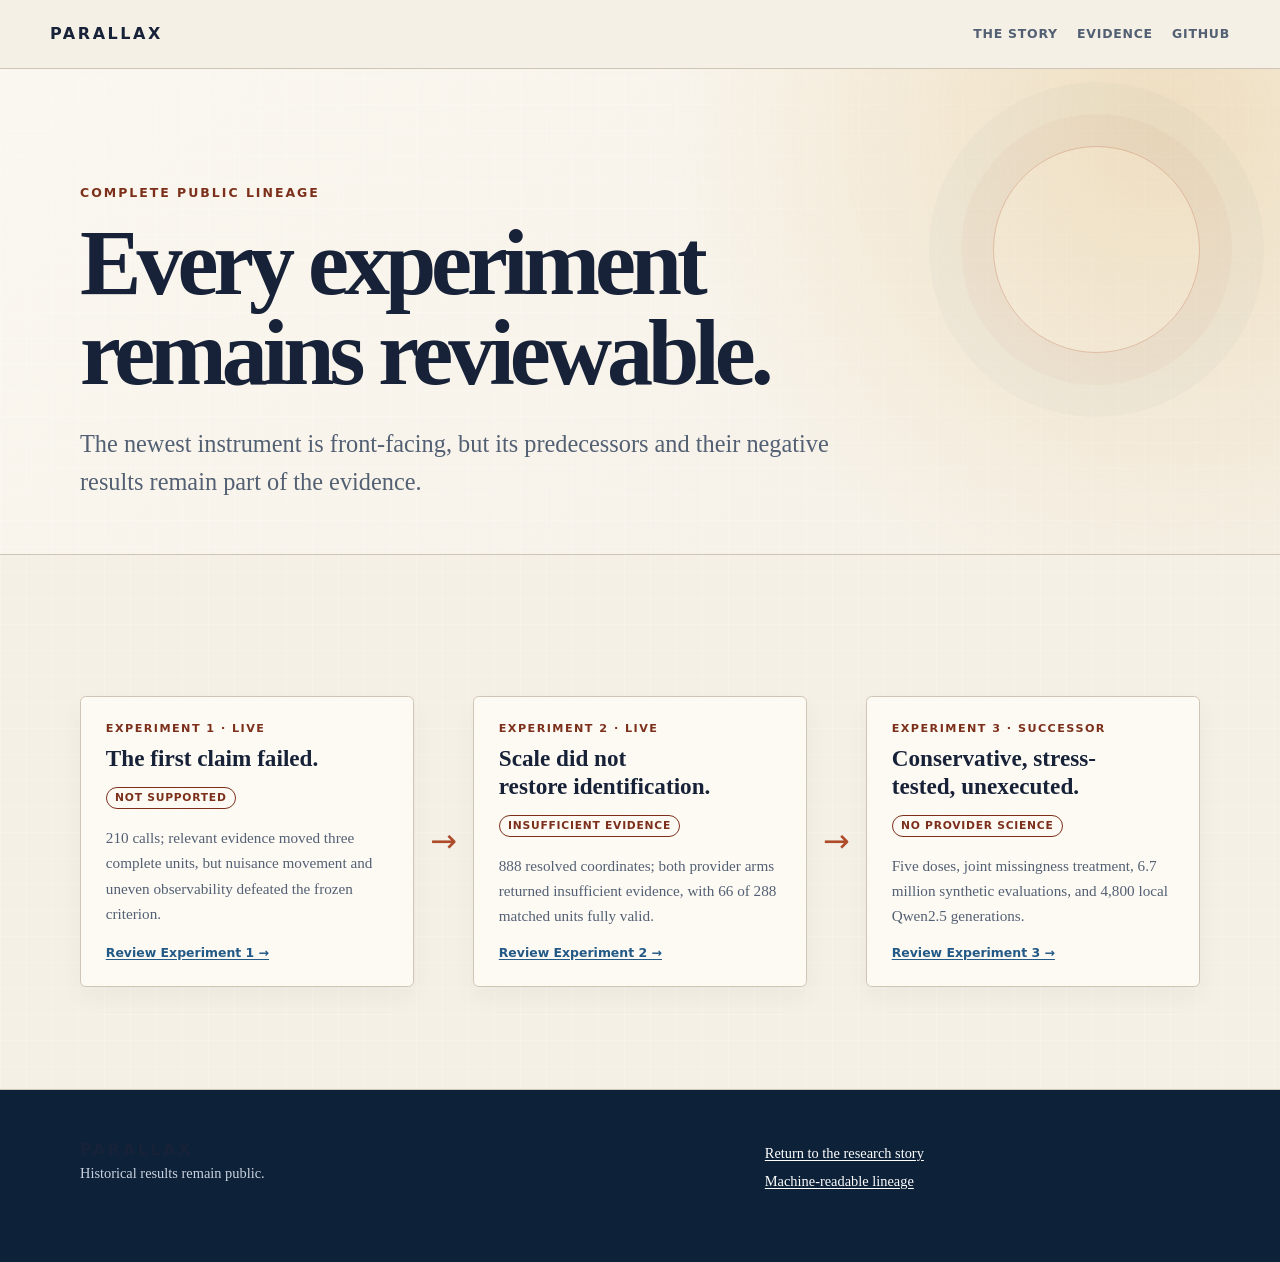
==== experiments/index.html @ b594e50a "Publish August 23 Parallax research story" ====
<!doctype html>
<html lang="en">
<head>
  <meta charset="utf-8">
  <meta name="viewport" content="width=device-width, initial-scale=1">
  <title>Experiment lineage — Parallax</title>
  <meta name="description" content="The public Parallax research lineage: Experiment 1 NOT_SUPPORTED, Experiment 2 INSUFFICIENT_EVIDENCE, and the mature unexecuted Experiment 3 provider protocol.">
  <meta name="robots" content="index,follow">
  <link rel="canonical" href="https://parallax.midex.app/experiments/">
  <link rel="stylesheet" href="../styles.css">
</head>
<body>
  <a class="skip-link" href="#main">Skip to the experiment lineage</a>
  <header class="site-header"><div class="nav-shell"><a class="brand" href="../">Parallax</a><nav class="primary-nav" aria-label="Primary navigation"><a href="../#story">The story</a><a href="../#evidence">Evidence</a><a href="https://github.com/kevinadriancervantes/parallax">GitHub</a></nav></div></header>
  <main id="main">
    <section class="hero"><div class="shell"><p class="kicker">Complete public lineage</p><h1>Every experiment remains reviewable.</h1><p class="lede">The newest instrument is front-facing, but its predecessors and their negative results remain part of the evidence.</p></div></section>
    <section class="section"><div class="shell"><div class="lineage" role="list" aria-label="Parallax experiments">
      <article class="experiment-card" role="listitem"><span class="experiment-number">Experiment 1 · live</span><h3>The first claim failed.</h3><span class="status-pill">Not supported</span><p>210 calls; relevant evidence moved three complete units, but nuisance movement and uneven observability defeated the frozen criterion.</p><a href="experiment-1/">Review Experiment 1 →</a></article>
      <span class="lineage-arrow" aria-hidden="true">→</span>
      <article class="experiment-card" role="listitem"><span class="experiment-number">Experiment 2 · live</span><h3>Scale did not restore identification.</h3><span class="status-pill">Insufficient evidence</span><p>888 resolved coordinates; both provider arms returned insufficient evidence, with 66 of 288 matched units fully valid.</p><a href="experiment-2/">Review Experiment 2 →</a></article>
      <span class="lineage-arrow" aria-hidden="true">→</span>
      <article class="experiment-card" role="listitem"><span class="experiment-number">Experiment 3 · successor</span><h3>Conservative, stress-tested, unexecuted.</h3><span class="status-pill">No provider science</span><p>Five doses, joint missingness treatment, 6.7 million synthetic evaluations, and 4,800 local Qwen2.5 generations.</p><a href="experiment-3/">Review Experiment 3 →</a></article>
    </div></div></section>
  </main>
  <footer class="footer"><div class="shell footer-grid"><div><p class="brand">Parallax</p><p>Historical results remain public.</p></div><div><p><a href="../">Return to the research story</a></p><p><a href="../governance/research-lineage.json">Machine-readable lineage</a></p></div></div></footer>
</body>
</html>
---- styles.css ----
:root {
  color-scheme: light;
  --paper: #f5f0e6;
  --paper-deep: #e8dfce;
  --ink: #172238;
  --ink-soft: #536073;
  --navy: #152f4f;
  --navy-bright: #235986;
  --rust: #ad4b2b;
  --rust-dark: #7c301b;
  --gold: #d9aa55;
  --white: #fffdf8;
  --green: #416a55;
  --line: #cfc5b4;
  --shadow: 0 18px 50px rgba(28, 39, 53, .09);
}

* { box-sizing: border-box; }

html {
  scroll-behavior: smooth;
  scroll-padding-top: 5rem;
}

body {
  margin: 0;
  color: var(--ink);
  background:
    linear-gradient(rgba(255,255,255,.23) 1px, transparent 1px),
    linear-gradient(90deg, rgba(255,255,255,.18) 1px, transparent 1px),
    var(--paper);
  background-size: 26px 26px;
  font: 17px/1.66 Georgia, "Times New Roman", serif;
  text-rendering: optimizeLegibility;
}

a { color: var(--navy-bright); text-underline-offset: .16em; }
a:hover { color: var(--rust); }
a:focus-visible, button:focus-visible, summary:focus-visible {
  outline: 3px solid var(--gold);
  outline-offset: 3px;
}

img, svg { max-width: 100%; height: auto; }

.skip-link {
  position: fixed;
  left: 1rem;
  top: -5rem;
  z-index: 100;
  padding: .65rem 1rem;
  background: var(--white);
  color: var(--ink);
  border: 2px solid var(--rust);
  border-radius: .25rem;
}

.skip-link:focus { top: 1rem; }

.site-header {
  position: sticky;
  top: 0;
  z-index: 20;
  background: rgba(245, 240, 230, .95);
  border-bottom: 1px solid var(--line);
  backdrop-filter: blur(12px);
}

.nav-shell {
  width: min(1180px, calc(100% - 2.4rem));
  min-height: 4.25rem;
  margin: 0 auto;
  display: flex;
  align-items: center;
  justify-content: space-between;
  gap: 1.5rem;
}

.brand {
  color: var(--ink);
  font: 800 1rem/1 system-ui, -apple-system, "Segoe UI", sans-serif;
  letter-spacing: .16em;
  text-decoration: none;
  text-transform: uppercase;
  white-space: nowrap;
}

.primary-nav {
  display: flex;
  align-items: center;
  flex-wrap: wrap;
  justify-content: flex-end;
  gap: .35rem 1.2rem;
  font: 650 .78rem/1.25 system-ui, -apple-system, "Segoe UI", sans-serif;
  letter-spacing: .06em;
  text-transform: uppercase;
}

.primary-nav a { color: var(--ink-soft); text-decoration: none; }
.primary-nav a:hover { color: var(--rust); }

main { overflow: hidden; }

.shell {
  width: min(1120px, calc(100% - 2.4rem));
  margin-inline: auto;
}

.hero {
  position: relative;
  padding: clamp(4rem, 9vw, 8rem) 0 3.4rem;
  background:
    radial-gradient(circle at 91% 10%, rgba(217,170,85,.28), transparent 31rem),
    linear-gradient(140deg, rgba(255,253,248,.55), rgba(245,240,230,.2));
  border-bottom: 1px solid var(--line);
}

.hero::after {
  content: "";
  position: absolute;
  right: max(2rem, calc((100vw - 1120px) / 2));
  top: 4.8rem;
  width: clamp(7rem, 16vw, 13rem);
  aspect-ratio: 1;
  border: 1px solid rgba(173, 75, 43, .28);
  border-radius: 50%;
  box-shadow: 0 0 0 2rem rgba(173,75,43,.035), 0 0 0 4rem rgba(21,47,79,.025);
  pointer-events: none;
}

.kicker {
  margin: 0 0 1rem;
  color: var(--rust-dark);
  font: 800 .78rem/1.4 system-ui, -apple-system, "Segoe UI", sans-serif;
  letter-spacing: .16em;
  text-transform: uppercase;
}

h1, h2, h3 {
  color: var(--ink);
  font-family: Georgia, "Times New Roman", serif;
  text-wrap: balance;
}

h1 {
  max-width: 900px;
  margin: 0;
  font-size: clamp(2.75rem, 7.2vw, 6.35rem);
  line-height: .98;
  letter-spacing: -.055em;
}

.hero .lede {
  max-width: 790px;
  margin: 1.7rem 0 0;
  color: var(--ink-soft);
  font-size: clamp(1.17rem, 2vw, 1.52rem);
  line-height: 1.53;
}

.actions {
  display: flex;
  flex-wrap: wrap;
  gap: .75rem;
  margin-top: 2rem;
}

.button {
  display: inline-flex;
  align-items: center;
  justify-content: center;
  min-height: 2.9rem;
  padding: .7rem 1.1rem;
  border: 1px solid var(--navy);
  border-radius: .22rem;
  background: var(--navy);
  color: var(--white);
  font: 750 .8rem/1.25 system-ui, -apple-system, "Segoe UI", sans-serif;
  letter-spacing: .045em;
  text-decoration: none;
  text-transform: uppercase;
}

.button:hover { background: var(--rust-dark); border-color: var(--rust-dark); color: white; }
.button.secondary { background: transparent; color: var(--navy); }
.button.secondary:hover { background: var(--white); color: var(--rust-dark); }

.result-strip {
  display: grid;
  grid-template-columns: repeat(3, 1fr);
  gap: 1px;
  margin-top: clamp(3rem, 7vw, 5rem);
  overflow: hidden;
  border: 1px solid var(--line);
  border-radius: .4rem;
  background: var(--line);
  box-shadow: var(--shadow);
}

.result-strip > div {
  min-width: 0;
  padding: 1.15rem 1.3rem;
  background: rgba(255,253,248,.92);
}

.result-strip .label,
.eyebrow {
  display: block;
  margin-bottom: .35rem;
  color: var(--ink-soft);
  font: 750 .69rem/1.35 system-ui, -apple-system, "Segoe UI", sans-serif;
  letter-spacing: .12em;
  text-transform: uppercase;
}

.result-strip strong {
  display: block;
  color: var(--ink);
  font: 800 1.02rem/1.35 system-ui, -apple-system, "Segoe UI", sans-serif;
}

.negative { color: var(--rust-dark) !important; }

.section {
  padding: clamp(4.2rem, 8vw, 7rem) 0;
  border-bottom: 1px solid var(--line);
}

.section.tint { background: rgba(255,253,248,.6); }
.section.dark { background: var(--navy); color: #e9edf2; }
.section.dark h2, .section.dark h3, .section.dark a { color: white; }
.section.dark .section-intro, .section.dark .muted { color: #c9d2de; }

.section-heading {
  display: grid;
  grid-template-columns: minmax(0, 1fr) minmax(18rem, .65fr);
  gap: 3rem;
  align-items: end;
  margin-bottom: 2.5rem;
}

h2 {
  margin: 0;
  font-size: clamp(2.15rem, 4.3vw, 4rem);
  line-height: 1.04;
  letter-spacing: -.035em;
}

h3 {
  margin: 0 0 .7rem;
  font-size: 1.45rem;
  line-height: 1.2;
}

.section-intro {
  margin: 0;
  color: var(--ink-soft);
  font-size: 1.08rem;
}

.brief-grid {
  display: grid;
  grid-template-columns: repeat(3, 1fr);
  gap: 1rem;
}

.brief-card, .fact-card, .experiment-card {
  position: relative;
  border: 1px solid var(--line);
  border-radius: .36rem;
  background: rgba(255,253,248,.82);
  box-shadow: 0 10px 25px rgba(28,39,53,.045);
}

.brief-card { padding: 1.35rem; }
.brief-card p, .fact-card p, .experiment-card p { margin: 0; }
.brief-card .number {
  color: var(--rust);
  font: 850 1.8rem/1 system-ui, -apple-system, "Segoe UI", sans-serif;
}

.brief-card h3 { margin-top: .8rem; font-size: 1.12rem; }
.brief-card p { color: var(--ink-soft); font-size: .95rem; }

.lineage {
  display: grid;
  grid-template-columns: 1fr auto 1fr auto 1fr;
  gap: 1rem;
  align-items: stretch;
  margin-top: 2.4rem;
}

.lineage-arrow {
  align-self: center;
  color: var(--rust);
  font: 300 2rem/1 system-ui, sans-serif;
}

.experiment-card {
  display: flex;
  flex-direction: column;
  padding: 1.55rem;
}

.experiment-card .experiment-number {
  color: var(--rust-dark);
  font: 800 .7rem/1.3 system-ui, -apple-system, "Segoe UI", sans-serif;
  letter-spacing: .13em;
  text-transform: uppercase;
}

.experiment-card h3 { margin-top: .55rem; }
.experiment-card .status-pill {
  align-self: flex-start;
  margin: .2rem 0 1rem;
  padding: .28rem .52rem;
  border: 1px solid currentColor;
  border-radius: 999px;
  color: var(--rust-dark);
  font: 800 .67rem/1 system-ui, -apple-system, "Segoe UI", sans-serif;
  letter-spacing: .07em;
  text-transform: uppercase;
}

.experiment-card p { color: var(--ink-soft); font-size: .95rem; }
.experiment-card a { margin-top: auto; padding-top: 1rem; font: 750 .78rem/1.3 system-ui, sans-serif; }

.facts-grid {
  display: grid;
  grid-template-columns: repeat(4, 1fr);
  gap: 1rem;
}

.fact-card { padding: 1.35rem; }
.fact-card strong {
  display: block;
  margin-bottom: .45rem;
  color: var(--navy);
  font: 850 clamp(1.55rem, 3vw, 2.45rem)/1 system-ui, sans-serif;
  letter-spacing: -.035em;
}

.fact-card p { color: var(--ink-soft); font-size: .9rem; }

.figure-stack { display: grid; gap: 3.2rem; }
.evidence-figure {
  margin: 0;
  padding: clamp(1rem, 2.6vw, 2rem);
  border: 1px solid var(--line);
  border-radius: .45rem;
  background: var(--white);
  box-shadow: var(--shadow);
}

.evidence-figure img {
  display: block;
  width: 100%;
  border: 1px solid #dce1e8;
  background: white;
}

.evidence-figure > a { display: block; }

.evidence-figure figcaption { padding-top: 1.15rem; color: var(--ink-soft); }
.evidence-figure figcaption strong { color: var(--ink); }
.figure-links { margin-top: .65rem; font: 700 .76rem/1.5 system-ui, sans-serif; }

.two-column {
  display: grid;
  grid-template-columns: 1fr 1fr;
  gap: clamp(1.5rem, 5vw, 4.5rem);
  align-items: start;
}

.callout {
  padding: 1.4rem;
  border-left: .35rem solid var(--rust);
  background: rgba(255,253,248,.72);
}

.callout p:first-child { margin-top: 0; }
.callout p:last-child { margin-bottom: 0; }

details {
  margin-top: 1.2rem;
  border-top: 1px solid var(--line);
}

details + details { margin-top: 0; }
summary {
  cursor: pointer;
  padding: 1rem 0;
  color: var(--navy);
  font: 760 .95rem/1.4 system-ui, sans-serif;
}

details > div { padding: 0 0 1.2rem; }

.status-block, pre, code {
  font-family: ui-monospace, SFMono-Regular, Consolas, "Liberation Mono", monospace;
}

code {
  padding: .1em .28em;
  border-radius: .2rem;
  background: rgba(21,47,79,.08);
  font-size: .87em;
}

.status-block {
  overflow-x: auto;
  margin: 1.5rem 0 0;
  padding: 1.25rem;
  border: 1px solid rgba(255,255,255,.2);
  border-radius: .3rem;
  background: #0d2139;
  color: #f6f2e9;
  font-size: clamp(.72rem, 1.5vw, .9rem);
  line-height: 1.65;
  white-space: pre;
}

.prose {
  width: min(780px, 100%);
  margin-inline: auto;
}

.prose h1 { font-size: clamp(2.5rem, 6vw, 5rem); }
.prose h2 { margin-top: 3.5rem; font-size: clamp(1.75rem, 4vw, 3rem); }
.prose h3 { margin-top: 2rem; }
.prose .lede { color: var(--ink-soft); font-size: 1.2rem; }

.data-table-wrap { overflow-x: auto; }
table { width: 100%; border-collapse: collapse; font-size: .92rem; }
th, td { padding: .8rem .75rem; border-bottom: 1px solid var(--line); text-align: left; vertical-align: top; }
th { color: var(--ink); font: 750 .75rem/1.3 system-ui, sans-serif; letter-spacing: .05em; text-transform: uppercase; }

.footer {
  padding: 3rem 0 4rem;
  background: #0d2139;
  color: #c9d2de;
  font-size: .9rem;
}

.footer-grid {
  display: grid;
  grid-template-columns: 1.5fr 1fr;
  gap: 2rem;
}

.footer a { color: white; }
.footer p { margin: .25rem 0; }
.muted { color: var(--ink-soft); }
.compact { font-size: .92rem; }
.no-margin { margin: 0; }

@media (max-width: 900px) {
  .section-heading { grid-template-columns: 1fr; gap: 1rem; }
  .brief-grid { grid-template-columns: repeat(2, 1fr); }
  .facts-grid { grid-template-columns: repeat(2, 1fr); }
  .lineage { grid-template-columns: 1fr; }
  .lineage-arrow { justify-self: center; transform: rotate(90deg); }
  .two-column { grid-template-columns: 1fr; }
  .primary-nav a:nth-child(2), .primary-nav a:nth-child(3) { display: none; }
}

@media (max-width: 620px) {
  body { font-size: 16px; }
  .nav-shell, .shell { width: min(100% - 1.35rem, 1120px); }
  .nav-shell { min-height: 3.8rem; gap: .6rem; }
  .brand { font-size: .88rem; letter-spacing: .12em; }
  .primary-nav { gap: .65rem; font-size: .68rem; }
  .primary-nav a:nth-child(4) { display: none; }
  .hero { padding-top: 3.3rem; }
  .hero::after { display: none; }
  h1 { font-size: clamp(2.65rem, 14vw, 4.3rem); }
  .result-strip { grid-template-columns: 1fr; }
  .brief-grid, .facts-grid { grid-template-columns: 1fr; }
  .section { padding: 3.8rem 0; }
  .evidence-figure { padding: .55rem; }
  .evidence-figure figcaption { padding: .9rem .35rem .35rem; }
  .footer-grid { grid-template-columns: 1fr; }
}

@media (prefers-reduced-motion: reduce) {
  html { scroll-behavior: auto; }
}
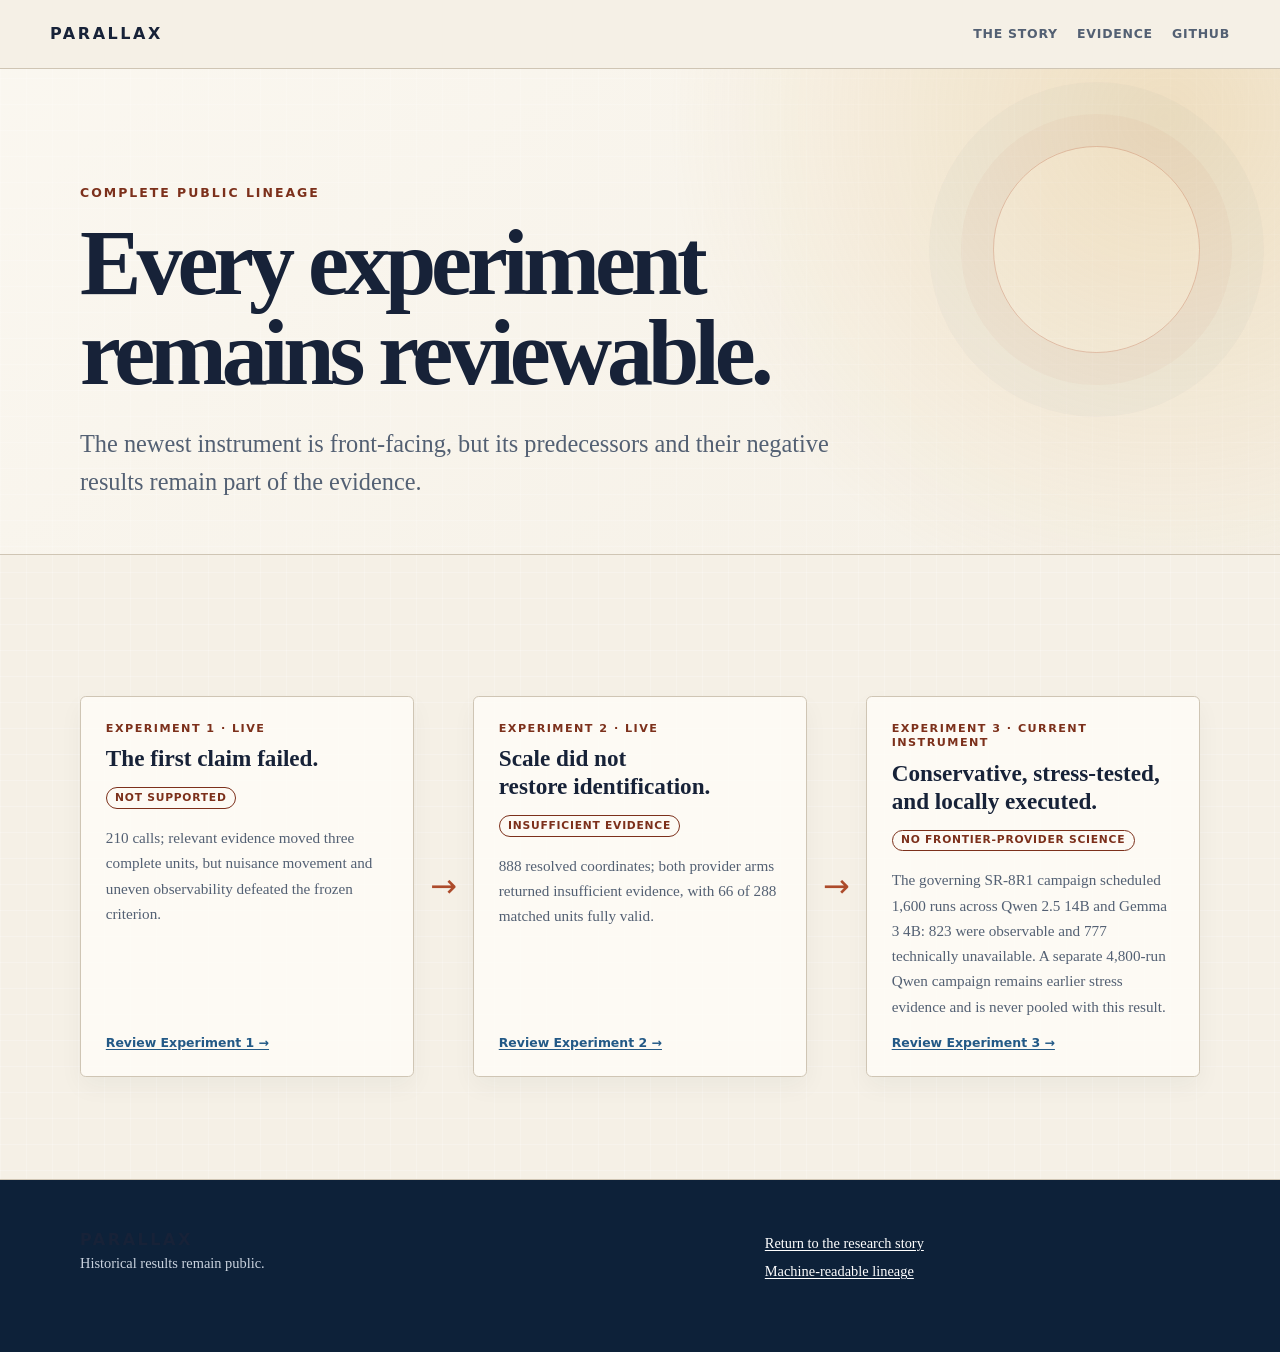
==== commit 0fcd5f8b: "Publish judge-facing Parallax presentation successor" ====
--- a/experiments/index.html
+++ b/experiments/index.html
@@ -7,7 +7,7 @@
   <meta name="description" content="The public Parallax research lineage: Experiment 1 NOT_SUPPORTED, Experiment 2 INSUFFICIENT_EVIDENCE, and the mature unexecuted Experiment 3 provider protocol.">
   <meta name="robots" content="index,follow">
   <link rel="canonical" href="https://parallax.midex.app/experiments/">
-  <link rel="stylesheet" href="../styles.css">
+  <link rel="stylesheet" href="../styles.css?v=public-presentation-v1">
 </head>
 <body>
   <a class="skip-link" href="#main">Skip to the experiment lineage</a>
@@ -19,7 +19,7 @@
       <span class="lineage-arrow" aria-hidden="true">→</span>
       <article class="experiment-card" role="listitem"><span class="experiment-number">Experiment 2 · live</span><h3>Scale did not restore identification.</h3><span class="status-pill">Insufficient evidence</span><p>888 resolved coordinates; both provider arms returned insufficient evidence, with 66 of 288 matched units fully valid.</p><a href="experiment-2/">Review Experiment 2 →</a></article>
       <span class="lineage-arrow" aria-hidden="true">→</span>
-      <article class="experiment-card" role="listitem"><span class="experiment-number">Experiment 3 · successor</span><h3>Conservative, stress-tested, unexecuted.</h3><span class="status-pill">No provider science</span><p>Five doses, joint missingness treatment, 6.7 million synthetic evaluations, and 4,800 local Qwen2.5 generations.</p><a href="experiment-3/">Review Experiment 3 →</a></article>
+      <article class="experiment-card" role="listitem"><span class="experiment-number">Experiment 3 · current instrument</span><h3>Conservative, stress-tested, and locally executed.</h3><span class="status-pill">No frontier-provider science</span><p>The governing SR-8R1 campaign scheduled 1,600 runs across Qwen 2.5 14B and Gemma 3 4B: 823 were observable and 777 technically unavailable. A separate 4,800-run Qwen campaign remains earlier stress evidence and is never pooled with this result.</p><a href="experiment-3/">Review Experiment 3 →</a></article>
     </div></div></section>
   </main>
   <footer class="footer"><div class="shell footer-grid"><div><p class="brand">Parallax</p><p>Historical results remain public.</p></div><div><p><a href="../">Return to the research story</a></p><p><a href="../governance/research-lineage.json">Machine-readable lineage</a></p></div></div></footer>
--- a/styles.css
+++ b/styles.css
@@ -98,6 +98,12 @@
 
 .primary-nav a { color: var(--ink-soft); text-decoration: none; }
 .primary-nav a:hover { color: var(--rust); }
+.primary-nav .nav-emphasis {
+  padding: .42rem .68rem;
+  border: 1px solid var(--rust);
+  border-radius: .2rem;
+  color: var(--rust-dark);
+}
 
 main { overflow: hidden; }
 
@@ -221,6 +227,47 @@
 
 .negative { color: var(--rust-dark) !important; }
 
+.situation-room-launch {
+  background:
+    linear-gradient(135deg, rgba(21,47,79,.98), rgba(13,33,57,.98)),
+    var(--navy);
+  color: #e9edf2;
+}
+
+.situation-room-launch h2,
+.situation-room-launch h3,
+.situation-room-launch a { color: white; }
+
+.situation-room-launch .kicker { color: #efc77b; }
+
+.situation-room-grid {
+  display: grid;
+  grid-template-columns: minmax(0, 1.15fr) minmax(20rem, .85fr);
+  gap: clamp(2rem, 6vw, 5rem);
+  align-items: center;
+}
+
+.situation-room-lede {
+  max-width: 45rem;
+  color: #d2dae5;
+  font-size: 1.16rem;
+}
+
+.situation-room-launch .button { border-color: var(--gold); background: var(--gold); color: var(--ink); }
+.situation-room-launch .button:hover { border-color: white; background: white; color: var(--ink); }
+.situation-room-launch .button.secondary { border-color: #d2dae5; background: transparent; color: white; }
+
+.situation-room-context {
+  padding: clamp(1.35rem, 3vw, 2rem);
+  border: 1px solid rgba(255,255,255,.24);
+  border-radius: .4rem;
+  background: rgba(255,255,255,.075);
+}
+
+.situation-room-context ul { margin: 1.2rem 0; padding-left: 1.2rem; }
+.situation-room-context li + li { margin-top: .7rem; }
+.situation-room-context code { color: #ffe1a4; }
+
 .section {
   padding: clamp(4.2rem, 8vw, 7rem) 0;
   border-bottom: 1px solid var(--line);
@@ -430,6 +477,148 @@
 .prose h3 { margin-top: 2rem; }
 .prose .lede { color: var(--ink-soft); font-size: 1.2rem; }
 
+.reader-hero {
+  padding: clamp(3.8rem, 8vw, 6.6rem) 0 2.6rem;
+  background:
+    radial-gradient(circle at 91% 10%, rgba(217,170,85,.23), transparent 28rem),
+    linear-gradient(140deg, rgba(255,253,248,.68), rgba(245,240,230,.18));
+  border-bottom: 1px solid var(--line);
+}
+
+.reader-hero h1 { max-width: 900px; }
+.reader-hero .lede { max-width: 780px; }
+
+.reader-meta {
+  display: flex;
+  flex-wrap: wrap;
+  gap: .55rem .8rem;
+  margin-top: 1.6rem;
+  color: var(--ink-soft);
+  font: 700 .73rem/1.4 system-ui, -apple-system, "Segoe UI", sans-serif;
+  letter-spacing: .055em;
+  text-transform: uppercase;
+}
+
+.reader-meta span {
+  padding: .35rem .55rem;
+  border: 1px solid var(--line);
+  border-radius: 999px;
+  background: rgba(255,253,248,.72);
+}
+
+.reader-layout {
+  display: grid;
+  grid-template-columns: minmax(0, 1fr) 250px;
+  gap: clamp(2rem, 6vw, 5rem);
+  align-items: start;
+}
+
+.reader-aside {
+  position: sticky;
+  top: 6.4rem;
+  padding: 1.15rem;
+  border: 1px solid var(--line);
+  border-radius: .3rem;
+  background: rgba(255,253,248,.78);
+}
+
+.reader-aside p { margin-top: 0; }
+.reader-aside ul { margin: .7rem 0 0; padding-left: 1.15rem; }
+.reader-aside li + li { margin-top: .45rem; }
+.reader-aside a { font-size: .92rem; }
+
+.source-bar {
+  display: flex;
+  flex-wrap: wrap;
+  align-items: center;
+  justify-content: space-between;
+  gap: .8rem 1.4rem;
+  margin: 0 0 2.4rem;
+  padding: .85rem 1rem;
+  border: 1px solid var(--line);
+  border-left: .3rem solid var(--rust);
+  background: rgba(255,253,248,.78);
+  color: var(--ink-soft);
+  font-size: .9rem;
+}
+
+.source-bar strong { color: var(--ink); }
+.source-bar .source-links { font: 750 .76rem/1.4 system-ui, -apple-system, "Segoe UI", sans-serif; }
+
+.reader-card-grid {
+  display: grid;
+  grid-template-columns: repeat(2, minmax(0, 1fr));
+  gap: 1rem;
+  margin: 1.6rem 0 2rem;
+}
+
+.reader-card {
+  padding: 1.25rem;
+  border: 1px solid var(--line);
+  border-radius: .35rem;
+  background: rgba(255,253,248,.82);
+  box-shadow: 0 10px 25px rgba(28,39,53,.045);
+}
+
+.reader-card h3 { margin-top: 0; font-size: 1.12rem; }
+.reader-card p:last-child, .reader-card ul:last-child { margin-bottom: 0; }
+.reader-card ul { padding-left: 1.2rem; }
+
+.reader-stat-grid {
+  display: grid;
+  grid-template-columns: repeat(3, minmax(0, 1fr));
+  gap: 1rem;
+  margin: 1.6rem 0 2.2rem;
+}
+
+.reader-stat {
+  padding: 1.15rem;
+  border-top: .25rem solid var(--rust);
+  background: var(--white);
+  box-shadow: var(--shadow);
+}
+
+.reader-stat strong {
+  display: block;
+  color: var(--navy);
+  font: 850 clamp(1.55rem, 3vw, 2.3rem)/1 system-ui, sans-serif;
+  letter-spacing: -.04em;
+}
+
+.reader-stat span {
+  display: block;
+  margin-top: .45rem;
+  color: var(--ink-soft);
+  font-size: .88rem;
+}
+
+.reader-page .prose h2 { scroll-margin-top: 6rem; }
+.reader-page .prose h2:first-of-type { margin-top: 0; }
+.reader-page .prose blockquote {
+  margin: 1.5rem 0;
+  padding: .9rem 1.2rem;
+  border-left: .3rem solid var(--gold);
+  background: rgba(255,253,248,.7);
+  color: var(--ink-soft);
+}
+
+.reader-page .prose ol, .reader-page .prose ul { padding-left: 1.35rem; }
+.reader-page .prose li + li { margin-top: .45rem; }
+
+.reader-page .status-block { margin-top: 1rem; }
+
+.reader-page .section-heading { margin-bottom: 2rem; }
+
+.reader-note {
+  margin: 2rem 0;
+  padding: 1.3rem 1.4rem;
+  border: 1px solid rgba(173,75,43,.35);
+  border-radius: .3rem;
+  background: rgba(217,170,85,.12);
+}
+
+.reader-note p:last-child { margin-bottom: 0; }
+
 .data-table-wrap { overflow-x: auto; }
 table { width: 100%; border-collapse: collapse; font-size: .92rem; }
 th, td { padding: .8rem .75rem; border-bottom: 1px solid var(--line); text-align: left; vertical-align: top; }
@@ -461,21 +650,27 @@
   .lineage { grid-template-columns: 1fr; }
   .lineage-arrow { justify-self: center; transform: rotate(90deg); }
   .two-column { grid-template-columns: 1fr; }
-  .primary-nav a:nth-child(2), .primary-nav a:nth-child(3) { display: none; }
+  .reader-layout { grid-template-columns: 1fr; }
+  .reader-aside { position: static; }
+  .situation-room-grid { grid-template-columns: 1fr; }
+  .primary-nav { flex-wrap: nowrap; max-width: 68vw; overflow-x: auto; justify-content: flex-start; padding: .35rem 0; scrollbar-width: thin; }
 }
 
 @media (max-width: 620px) {
   body { font-size: 16px; }
   .nav-shell, .shell { width: min(100% - 1.35rem, 1120px); }
-  .nav-shell { min-height: 3.8rem; gap: .6rem; }
+  .nav-shell { min-height: 3.8rem; padding: .72rem 0; gap: .7rem; flex-direction: column; align-items: flex-start; }
   .brand { font-size: .88rem; letter-spacing: .12em; }
   .primary-nav { gap: .65rem; font-size: .68rem; }
-  .primary-nav a:nth-child(4) { display: none; }
+  .primary-nav { width: 100%; max-width: none; display: grid; grid-template-columns: repeat(3, auto); justify-content: start; overflow: visible; gap: .55rem .85rem; padding: 0; }
+  .primary-nav a { min-width: 0; }
+  .primary-nav .nav-emphasis { padding: .3rem .45rem; }
   .hero { padding-top: 3.3rem; }
   .hero::after { display: none; }
   h1 { font-size: clamp(2.65rem, 14vw, 4.3rem); }
   .result-strip { grid-template-columns: 1fr; }
   .brief-grid, .facts-grid { grid-template-columns: 1fr; }
+  .reader-card-grid, .reader-stat-grid { grid-template-columns: 1fr; }
   .section { padding: 3.8rem 0; }
   .evidence-figure { padding: .55rem; }
   .evidence-figure figcaption { padding: .9rem .35rem .35rem; }
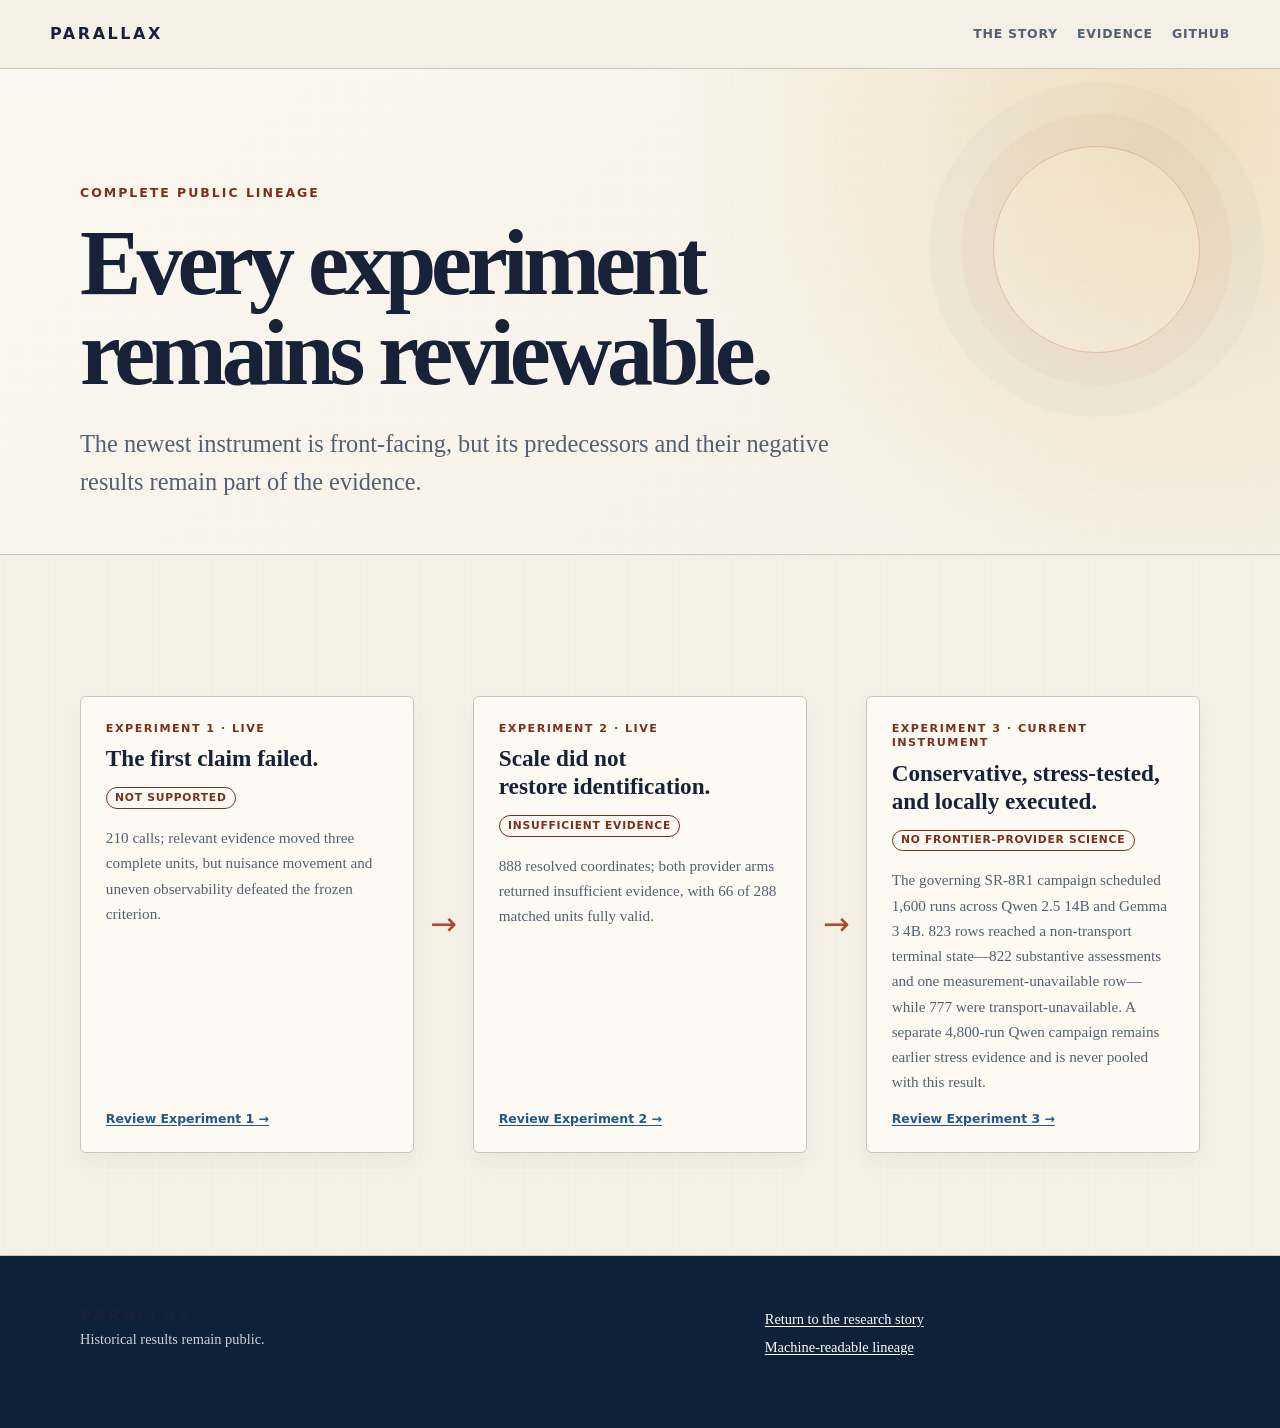
==== commit 2d1b44e0: "Create policy-reader presentation successor" ====
--- a/experiments/index.html
+++ b/experiments/index.html
@@ -7,7 +7,7 @@
   <meta name="description" content="The public Parallax research lineage: Experiment 1 NOT_SUPPORTED, Experiment 2 INSUFFICIENT_EVIDENCE, and the mature unexecuted Experiment 3 provider protocol.">
   <meta name="robots" content="index,follow">
   <link rel="canonical" href="https://parallax.midex.app/experiments/">
-  <link rel="stylesheet" href="../styles.css?v=public-presentation-v1">
+  <link rel="stylesheet" href="../styles.css?v=public-presentation-v2">
 </head>
 <body>
   <a class="skip-link" href="#main">Skip to the experiment lineage</a>
@@ -19,7 +19,7 @@
       <span class="lineage-arrow" aria-hidden="true">→</span>
       <article class="experiment-card" role="listitem"><span class="experiment-number">Experiment 2 · live</span><h3>Scale did not restore identification.</h3><span class="status-pill">Insufficient evidence</span><p>888 resolved coordinates; both provider arms returned insufficient evidence, with 66 of 288 matched units fully valid.</p><a href="experiment-2/">Review Experiment 2 →</a></article>
       <span class="lineage-arrow" aria-hidden="true">→</span>
-      <article class="experiment-card" role="listitem"><span class="experiment-number">Experiment 3 · current instrument</span><h3>Conservative, stress-tested, and locally executed.</h3><span class="status-pill">No frontier-provider science</span><p>The governing SR-8R1 campaign scheduled 1,600 runs across Qwen 2.5 14B and Gemma 3 4B: 823 were observable and 777 technically unavailable. A separate 4,800-run Qwen campaign remains earlier stress evidence and is never pooled with this result.</p><a href="experiment-3/">Review Experiment 3 →</a></article>
+      <article class="experiment-card" role="listitem"><span class="experiment-number">Experiment 3 · current instrument</span><h3>Conservative, stress-tested, and locally executed.</h3><span class="status-pill">No frontier-provider science</span><p>The governing SR-8R1 campaign scheduled 1,600 runs across Qwen 2.5 14B and Gemma 3 4B. 823 rows reached a non-transport terminal state—822 substantive assessments and one measurement-unavailable row—while 777 were transport-unavailable. A separate 4,800-run Qwen campaign remains earlier stress evidence and is never pooled with this result.</p><a href="experiment-3/">Review Experiment 3 →</a></article>
     </div></div></section>
   </main>
   <footer class="footer"><div class="shell footer-grid"><div><p class="brand">Parallax</p><p>Historical results remain public.</p></div><div><p><a href="../">Return to the research story</a></p><p><a href="../governance/research-lineage.json">Machine-readable lineage</a></p></div></div></footer>
--- a/styles.css
+++ b/styles.css
@@ -105,6 +105,25 @@
   color: var(--rust-dark);
 }
 
+.mobile-header-actions { display: none; align-items: center; gap: .45rem; }
+.nav-toggle {
+  display: inline-flex;
+  align-items: center;
+  gap: .38rem;
+  min-width: 44px;
+  min-height: 44px;
+  padding: .45rem .6rem;
+  border: 1px solid var(--navy);
+  border-radius: .22rem;
+  background: transparent;
+  color: var(--navy);
+  font: 750 .72rem/1 system-ui, -apple-system, "Segoe UI", sans-serif;
+  letter-spacing: .05em;
+  text-transform: uppercase;
+}
+.nav-toggle-icon { font-size: 1rem; line-height: 1; }
+.mobile-sr-cta { display: none; }
+
 main { overflow: hidden; }
 
 .shell {
@@ -653,18 +672,31 @@
   .reader-layout { grid-template-columns: 1fr; }
   .reader-aside { position: static; }
   .situation-room-grid { grid-template-columns: 1fr; }
-  .primary-nav { flex-wrap: nowrap; max-width: 68vw; overflow-x: auto; justify-content: flex-start; padding: .35rem 0; scrollbar-width: thin; }
+}
+
+@media (min-width: 621px) and (max-width: 980px) {
+  .nav-shell { position: relative; min-height: 4.25rem; padding: .72rem 0; gap: .7rem; flex-direction: row; align-items: center; flex-wrap: wrap; }
+  .mobile-header-actions { display: flex; margin-left: auto; }
+  .mobile-sr-cta { display: inline-flex; padding: .48rem .58rem; font-size: .67rem; }
+  .nav-toggle { cursor: pointer; }
+  .primary-nav { display: none; width: 100%; max-width: none; flex-basis: 100%; grid-template-columns: repeat(4, minmax(0, 1fr)); justify-content: start; overflow: visible; gap: .55rem .85rem; padding: .3rem 0 .1rem; }
+  .primary-nav.is-open { display: grid; }
+  .primary-nav a { min-width: 0; }
+  .primary-nav .nav-emphasis { display: none; }
 }
 
 @media (max-width: 620px) {
   body { font-size: 16px; }
   .nav-shell, .shell { width: min(100% - 1.35rem, 1120px); }
-  .nav-shell { min-height: 3.8rem; padding: .72rem 0; gap: .7rem; flex-direction: column; align-items: flex-start; }
+  .nav-shell { position: relative; min-height: 3.8rem; padding: .72rem 0; gap: .7rem; flex-direction: row; align-items: center; flex-wrap: wrap; }
   .brand { font-size: .88rem; letter-spacing: .12em; }
-  .primary-nav { gap: .65rem; font-size: .68rem; }
-  .primary-nav { width: 100%; max-width: none; display: grid; grid-template-columns: repeat(3, auto); justify-content: start; overflow: visible; gap: .55rem .85rem; padding: 0; }
+  .mobile-header-actions { display: flex; margin-left: auto; }
+  .mobile-sr-cta { display: inline-flex; padding: .48rem .58rem; font-size: .67rem; }
+  .nav-toggle { cursor: pointer; }
+  .primary-nav { display: none; width: 100%; max-width: none; flex-basis: 100%; grid-template-columns: repeat(2, minmax(0, 1fr)); justify-content: start; overflow: visible; gap: .55rem .85rem; padding: .3rem 0 .1rem; }
+  .primary-nav.is-open { display: grid; }
   .primary-nav a { min-width: 0; }
-  .primary-nav .nav-emphasis { padding: .3rem .45rem; }
+  .primary-nav .nav-emphasis { display: none; }
   .hero { padding-top: 3.3rem; }
   .hero::after { display: none; }
   h1 { font-size: clamp(2.65rem, 14vw, 4.3rem); }
